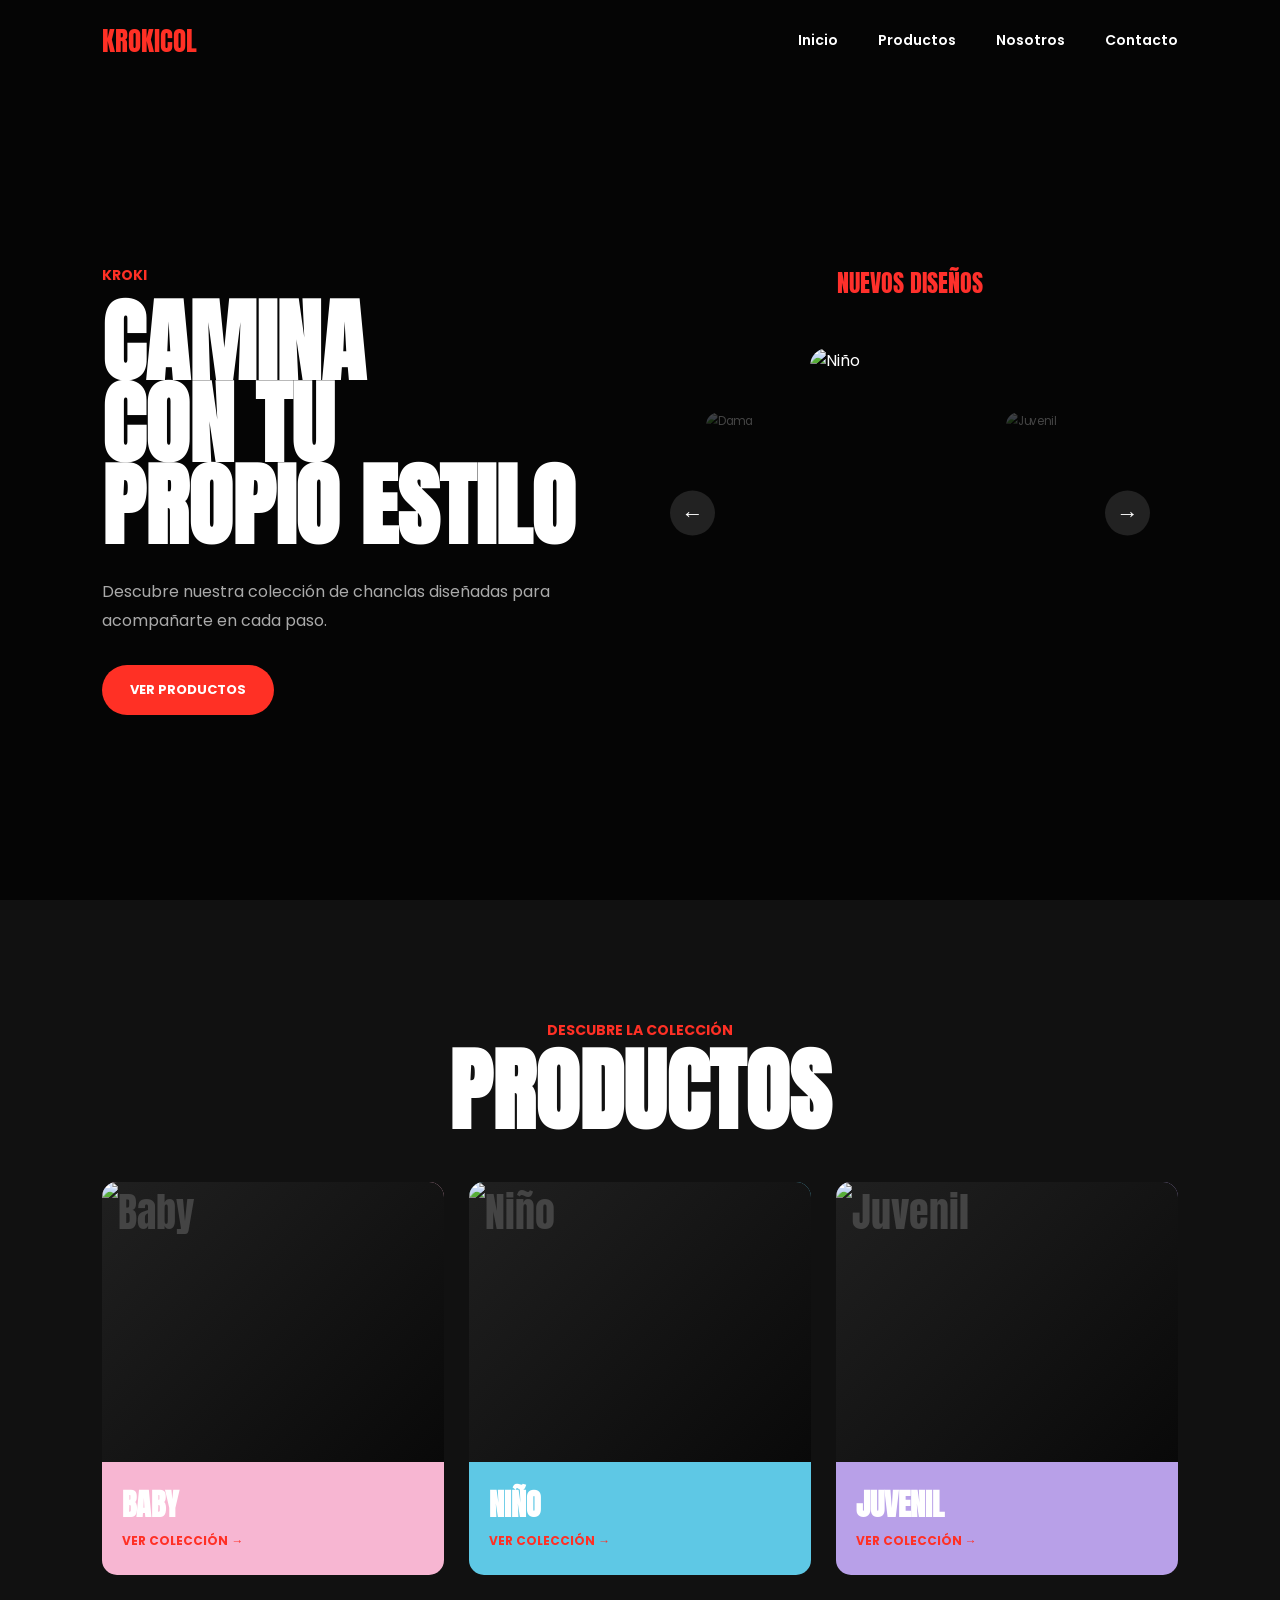
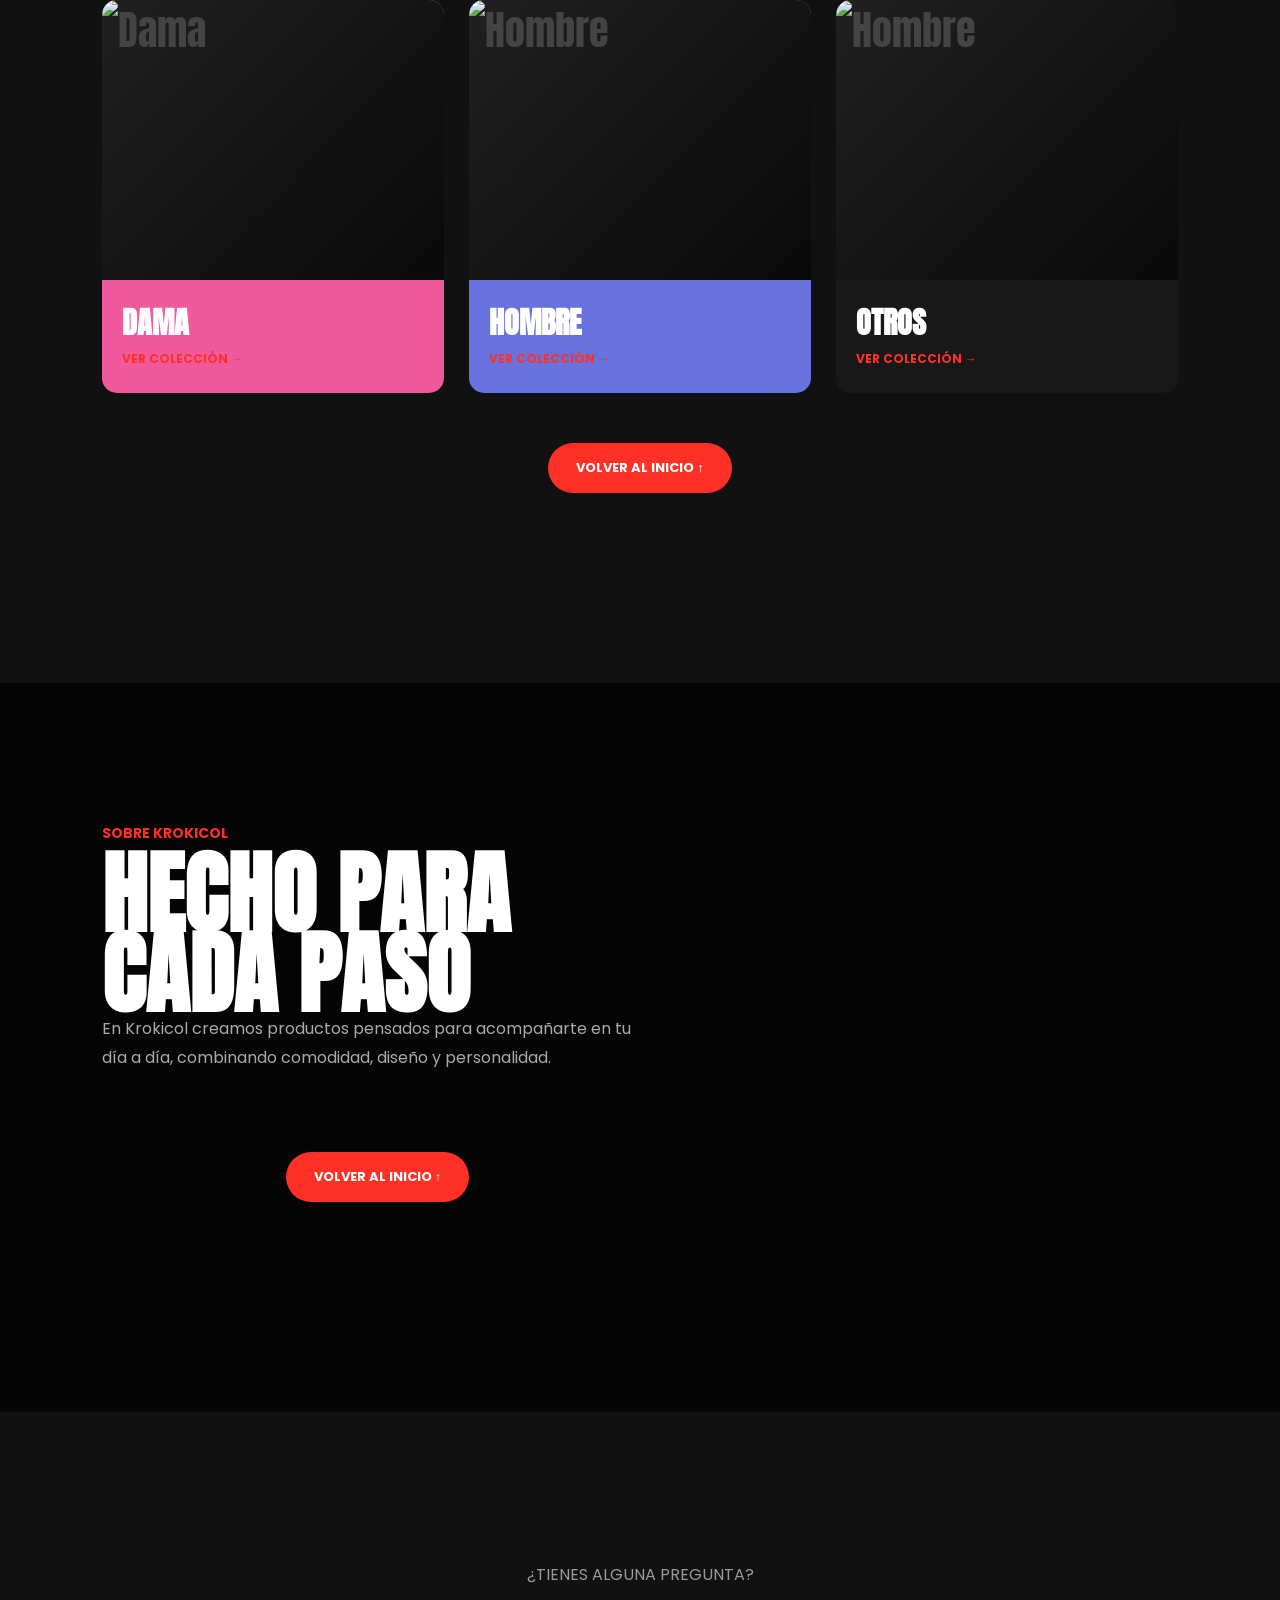
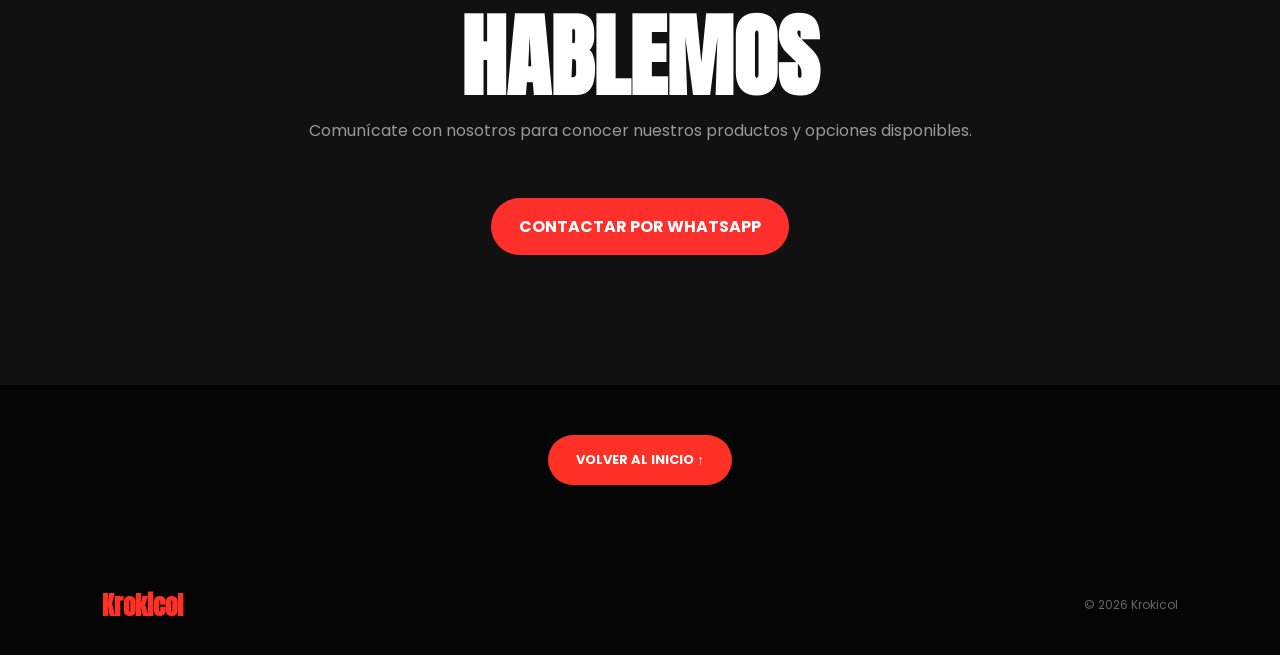
==== index.html @ d160eb4f "Add files via upload" ====
<!DOCTYPE html>
<html lang="es">

<head>

    <meta charset="UTF-8">

    <meta name="viewport" content="width=device-width, initial-scale=1.0">
    <link rel="icon" type="image/png" href="../KROKICOL - COMPARTIDO/images/icon-192.png">

    <title>Productos | Krokicol</title>

    <!-- Fuentes -->
    <link rel="preconnect" href="https://fonts.googleapis.com">
    <link rel="preconnect" href="https://fonts.gstatic.com" crossorigin>

    <link href="https://fonts.googleapis.com/css2?family=Anton&family=Poppins:wght@400;500;600;700&display=swap" rel="stylesheet">

    <!-- Tu CSS principal -->
    <link rel="stylesheet" href="style.css">

    <!-- Configuración de la App -->
    <link rel="manifest" href="manifest.json">
<meta name="theme-color" content="#050505">


    <!-- ==================================================
         ESTILOS DEL CARRUSEL
         Por ahora están aquí para no tocar style.css.
    =================================================== -->

    <style>

        /* ================================
           PÁGINA
        ================================= */

        .catalog-page {
            display: none;
    width: 100%;
    min-height: calc(100vh - 80px);
    background: #080808;
    padding: 70px 5% 100px;
    overflow: hidden;
    box-sizing: border-box;
}


        /* ================================
           ENCABEZADO
        ================================= */

        .catalog-header {
            text-align: center;
            margin-bottom: 35px;
        }

        .catalog-header .red-text {
            color: #ff3025;
            font-size: 13px;
            font-weight: 700;
            letter-spacing: 1px;
        }

        .catalog-header h1 {
            font-family: "Anton", sans-serif;
            font-size: clamp(60px, 8vw, 100px);
            line-height: 0.9;
            margin: 10px 0 15px;
        }

        .catalog-header p:last-child {
            color: #888;
            font-size: 14px;
        }


        /* ================================
           BOTONES DE CATEGORÍA
        ================================= */

        .category-buttons {
            display: flex;
            justify-content: center;
            flex-wrap: wrap;
            gap: 10px;
            margin-bottom: 40px;
        }

        .category-buttons a {
            padding: 10px 22px;
            border: 1px solid #333;
            border-radius: 30px;
            color: white;
            font-size: 13px;
            transition: 0.3s;
        }

        .category-buttons a:hover {
            background: #ff3025;
            border-color: #ff3025;
        }

        .category-buttons a.active {
            background: #ff3025;
            border-color: #ff3025;
        }


        /* ================================
           CARRUSEL
        ================================= */

        .carousel-area {
            width: 100%;
            max-width: 1300px;
            height: 430px;
            margin: 0 auto;
            position: relative;
        }

        .carousel-window {
            width: 100%;
            height: 100%;
            position: relative;
            overflow: hidden;
        }

        .carousel-track {
            width: 100%;
            height: 100%;
            position: relative;
        }


        /* ================================
           TARJETAS
        ================================= */

        .slide {
            position: absolute;

            width: 270px;
            height: 360px;

            left: 50%;
            top: 30px;

            transform:
                translateX(-50%)
                scale(0.65);

            opacity: 0;

            background: #151515;

            border: 1px solid #292929;

            border-radius: 16px;

            overflow: hidden;

            cursor: pointer;

            transition:
                transform 0.6s ease,
                opacity 0.6s ease,
                filter 0.6s ease;

            box-shadow:
                0 20px 50px rgba(0,0,0,0.5);
        }


        /* ================================
           PRODUCTO CENTRAL
        ================================= */

        .slide.active {
            opacity: 1;

            z-index: 5;

            transform:
                translateX(-50%)
                scale(1);

            filter: brightness(1);
        }


        /* ================================
           PRODUCTO IZQUIERDO
        ================================= */

        .slide.previous {
            opacity: 0.45;

            z-index: 3;

            transform:
                translateX(calc(-50% - 330px))
                scale(0.72);

            filter: brightness(0.4);
        }


        /* ================================
           PRODUCTO DERECHO
        ================================= */

        .slide.next {
            opacity: 0.45;

            z-index: 3;

            transform:
                translateX(calc(-50% + 330px))
                scale(0.72);

            filter: brightness(0.4);
        }


        /* ================================
           IMAGEN / PLACEHOLDER
        ================================= */

        .slide-image {
    width: 100%;
    height: 100%;

    display: flex;
    align-items: center;
    justify-content: center;

    background: #151515;

    overflow: hidden;
}

.slide-image img {
    width: 100%;
    height: 100%;

    object-fit: contain;

    display: block;
}


        /* ================================
           INFORMACIÓN DENTRO DE TARJETA
        ================================= */

        .slide-info {
            position: absolute;

            left: 22px;
            right: 22px;
            bottom: 20px;

            z-index: 2;
        }

        .slide-info::before {
            content: "";

            position: absolute;

            left: -22px;
            right: -22px;
            bottom: -20px;

            height: 150px;

            background:
                linear-gradient(
                    transparent,
                    rgba(0,0,0,0.95)
                );

            z-index: -1;
        }

        .slide-reference {
            color: #ff3025;

            font-size: 11px;

            font-weight: 700;

            letter-spacing: 1px;
        }

        .slide-info h3 {
            font-size: 22px;

            margin-top: 4px;
        }


        /* ================================
           FLECHAS
        ================================= */

        .carousel-arrow {
            position: absolute;

            top: 50%;

            transform: translateY(-50%);

            z-index: 20;

            width: 55px;
            height: 55px;

            border-radius: 50%;

            border: 1px solid #444;

            background: #111;

            color: white;

            font-size: 25px;

            cursor: pointer;

            transition: 0.3s;
        }

        .carousel-arrow:hover {
            background: #ff3025;

            border-color: #ff3025;

            transform:
                translateY(-50%)
                scale(1.1);
        }

        .arrow-left {
            left: 2%;
        }

        .arrow-right {
            right: 2%;
        }


        /* ================================
           INFORMACIÓN DEL PRODUCTO
        ================================= */

        .selected-product {
            text-align: center;

            margin-top: 10px;
        }

        .selected-reference {
            color: #ff3025;

            font-size: 12px;

            font-weight: 700;

            letter-spacing: 2px;
        }

        .selected-product h2 {
            font-family: "Anton", sans-serif;

            font-size: 40px;

            line-height: 1;

            margin: 8px 0;
        }

        .selected-description {
            color: #888;

            font-size: 14px;

            margin-bottom: 12px;
        }

        .selected-price {
            display: block;

            font-size: 24px;

            margin-bottom: 20px;
        }


        /* ================================
           BOTÓN CONSULTAR
        ================================= */

        .consult-button {
            display: inline-block;

            background: #ff3025;

            color: white;

            padding: 13px 25px;

            border-radius: 30px;

            font-size: 12px;

            font-weight: 700;

            transition: 0.3s;
        }

        .consult-button:hover {
            background: white;

            color: #ff3025;

            transform: translateY(-3px);
        }


        /* ================================
           PUNTOS
        ================================= */

        .dots {
            display: flex;

            justify-content: center;

            gap: 8px;

            margin-top: 25px;
        }

        .dot {
            width: 8px;
            height: 8px;

            padding: 0;

            border: none;

            border-radius: 50%;

            background: #444;

            cursor: pointer;

            transition: 0.3s;
        }

        .dot.active {
            width: 25px;

            border-radius: 10px;

            background: #ff3025;
        }

        /* ================================
   ZOOM DE PRODUCTO
================================ */

.zoom-modal {
    position: fixed;

    inset: 0;

    z-index: 9999;

    display: none;

    align-items: center;
    justify-content: center;

    background: rgba(0, 0, 0, 0.92);

    padding: 40px;
}

.zoom-modal.active {
    display: flex;
}

.zoom-content {
    width: 90vw;
    height: 85vh;

    display: flex;

    align-items: center;
    justify-content: center;

    overflow: hidden;

    cursor: grab;
}

.zoom-content:active {
    cursor: grabbing;
}

.zoom-content img {
    max-width: 100%;
    max-height: 100%;

    object-fit: contain;

    transform-origin: center;

    transition: transform 0.15s ease;

    user-select: none;

    cursor: default;

    touch-action: none;
}

.zoom-close {
    position: absolute;

    top: 25px;
    right: 30px;

    width: 50px;
    height: 50px;

    border-radius: 50%;

    border: 1px solid #555;

    background: #111;

    color: white;

    font-size: 20px;

    cursor: pointer;

    z-index: 10;

    transition: 0.3s;
}

.zoom-close:hover {
    background: #ff3025;

    border-color: #ff3025;
}

.zoom-controls {
    position: absolute;

    bottom: 25px;
    left: 50%;

    transform: translateX(-50%);

    display: flex;

    align-items: center;

    gap: 15px;

    padding: 10px 18px;

    border-radius: 40px;

    background: #111;

    border: 1px solid #333;
}

.zoom-controls button {
    width: 40px;
    height: 40px;

    border-radius: 50%;

    border: none;

    background: #ff3025;

    color: white;

    font-size: 22px;

    cursor: pointer;
}

.zoom-controls button:hover {
    background: white;

    color: #ff3025;
}

.zoom-controls span {
    color: white;

    font-size: 16px;
}

/* ================================
   ZOOM DE PRODUCTO
================================ */

.zoom-modal {
    position: fixed;

    inset: 0;

    z-index: 9999;

    display: none;

    align-items: center;
    justify-content: center;

    background: rgba(0, 0, 0, 0.92);

    padding: 40px;
}

.zoom-modal.active {
    display: flex;
}

.zoom-content {
    width: 90vw;
    height: 85vh;

    display: flex;

    align-items: center;
    justify-content: center;

    overflow: hidden;

    cursor: grab;
}

.zoom-content:active {
    cursor: grabbing;
}

.zoom-content img {
    max-width: 100%;
    max-height: 100%;

    object-fit: contain;

    transform-origin: center;

    transition: transform 0.2s ease;

    user-select: none;
}

.zoom-close {
    position: absolute;

    top: 25px;
    right: 30px;

    width: 50px;
    height: 50px;

    border-radius: 50%;

    border: 1px solid #555;

    background: #111;

    color: white;

    font-size: 20px;

    cursor: pointer;

    z-index: 10;

    transition: 0.3s;
}

.zoom-close:hover {
    background: #ff3025;

    border-color: #ff3025;
}

.zoom-controls {
    position: absolute;

    bottom: 25px;
    left: 50%;

    transform: translateX(-50%);

    display: flex;

    align-items: center;

    gap: 15px;

    padding: 10px 18px;

    border-radius: 40px;

    background: #111;

    border: 1px solid #333;
}

.zoom-controls button {
    width: 40px;
    height: 40px;

    border-radius: 50%;

    border: none;

    background: #ff3025;

    color: white;

    font-size: 22px;

    cursor: pointer;
}

.zoom-controls button:hover {
    background: white;

    color: #ff3025;
}

.zoom-controls span {
    color: white;

    font-size: 16px;
}

        /* ================================
           CELULAR
        ================================= */

        @media (max-width: 700px) {

            .catalog-page {
                padding: 60px 3% 80px;
            }

            .carousel-area {
                height: 390px;
            }

            .slide {
                width: 220px;
                height: 320px;
            }

            .slide.previous {
                transform:
                    translateX(calc(-50% - 150px))
                    scale(0.55);

                opacity: 0.2;
            }

            .slide.next {
                transform:
                    translateX(calc(-50% + 150px))
                    scale(0.55);

                opacity: 0.2;
            }

            .carousel-arrow {
                width: 45px;
                height: 45px;

                font-size: 20px;
            }

            .arrow-left {
                left: 0;
            }

            .arrow-right {
                right: 0;
            }

            .selected-product h2 {
                font-size: 32px;
            }

        }

    </style>

</head>


<body>



    <!-- ==================================================
         HEADER
    =================================================== -->

    <header class="header">

    <a href="index.html" class="logo">
        KROKICOL
    </a>

    <nav class="navbar">

        <a href="index.html">
            Inicio
        </a>

        <a href="index.html#productos">
            Productos
        </a>

        <a href="#nosotros">
            Nosotros
        </a>

        <a href="#contacto">
            Contacto
        </a>

    </nav>

</header>

    <section id="inicio" class="hero">

            <div class="hero-text">

                <p class="red-text">
                    KROKI
                </p>

                <h1>
                    CAMINA<br>
                    CON TU<br>
                    PROPIO ESTILO
                </h1>

                <p class="description">
                    Descubre nuestra colección de chanclas
                    diseñadas para acompañarte en cada paso.
                </p>

                <a href="index.html#productos" class="button"> 
                    VER PRODUCTOS
                </a>

            </div>


            <div class="hero-product">

    <p class="new-designs-title">NUEVOS DISEÑOS</p>

    <div class="hero-carousel" id="inicio-carrusel">

        <button class="hero-prev">←</button>

        <div class="hero-slides">

    <a href="../KROKICOL - COMPARTIDO/images/6.webp" class="hero-slide active">
        <img src="../KROKICOL - COMPARTIDO/images/6.webp" alt="Niño">
    </a>

    <a href="../KROKICOL - COMPARTIDO/images/14.webp" class="hero-slide">
        <img src="../KROKICOL - COMPARTIDO/images/14.webp" alt="Juvenil">
    </a>

    <a href="../KROKICOL - COMPARTIDO/images/23.webp" class="hero-slide">
        <img src="../KROKICOL - COMPARTIDO/images/23.webp" alt="Dama">
    </a>

</div>

        <button class="hero-next">→</button>

    </div>

</div>

    </section>

<!-- ================================
     CARRUSEL DE PRODUCTOS
================================ -->

<section class="catalog-page">

    <h2 id="category-title"></h2>

    <p id="category-description"></p>

    <div class="carousel-area">

        <div class="carousel-window">

            <div id="carousel-track" class="carousel-track"></div>

        </div>

        <button
            id="previous-button"
            class="carousel-arrow arrow-left">
            ‹
        </button>

        <button
            id="next-button"
            class="carousel-arrow arrow-right">
            ›
        </button>

        <div id="dots"></div>

    </div>

    <!-- INFORMACIÓN DEL PRODUCTO SELECCIONADO -->

<div class="selected-product">

    <p id="selected-reference"></p>

    <h2 id="selected-name"></h2>

    <p id="selected-description"></p>

    <p id="selected-price"></p>

    <a
        id="consult-button"
        class="button"
        href="#"
        target="_blank">
        CONSULTAR
    </a>

</div>

<!-- MODAL DE ZOOM -->
<div id="zoom-modal" class="zoom-modal">

    <button id="zoom-close" class="zoom-close">×</button>

    <button id="zoom-prev" class="zoom-nav zoom-prev">‹</button>

    <div class="zoom-content">

        <img id="zoom-image" src="" alt="Producto">

        <div class="zoom-controls">
            <button id="zoom-out">−</button>
            <span>ZOOM</span>
            <button id="zoom-in">+</button>
        </div>

    </div>

    <button id="zoom-next" class="zoom-nav zoom-next">›</button>

</div>

        </section>



    <!-- ==================================================
         CATÁLOGO
    =================================================== -->

    <section id="productos" class="home-products">

    <div class="section-title">

        <p class="red-text">DESCUBRE LA COLECCIÓN</p>

        <h2>PRODUCTOS</h2>

    </div>

    <!-- AQUÍ VAN LOS 6 CUADROS -->

    <div class="category-grid">


                <a href="./productos.html?categoria=baby"
                   class="category">

                    <div class="category-placeholder">
    <img src="../KROKICOL - COMPARTIDO/images/1.webp" alt="Baby">
</div>

                    <h3>
                        BABY
                    </h3>

                    <span>
                        VER COLECCIÓN →
                    </span>

                </a>


                <a href="./productos.html?categoria=nino"
                   class="category">

                    <div class="category-placeholder">
    <img src="../KROKICOL - COMPARTIDO/images/6.webp" alt="Niño">
</div>

                    <h3>
                        NIÑO
                    </h3>

                    <span>
                        VER COLECCIÓN →
                    </span>

                </a>


                <a href="./productos.html?categoria=juvenil"
                   class="category">

                    <div class="category-placeholder">
    <img src="../KROKICOL - COMPARTIDO/images/14.webp" alt="Juvenil">
</div>

                    <h3>
                        JUVENIL
                    </h3>

                    <span>
                        VER COLECCIÓN →
                    </span>

                </a>


                <a href="./productos.html?categoria=dama"
                   class="category">

                    <div class="category-placeholder">
    <img src="../KROKICOL - COMPARTIDO/images/23.webp" alt="Dama">
</div>

                    <h3>
                        DAMA
                    </h3>

                    <span>
                        VER COLECCIÓN →
                    </span>

                </a>


                <a href="./productos.html?categoria=hombre"
                   class="category">

                    <div class="category-placeholder">
    <img src="../KROKICOL - COMPARTIDO/images/64.webp" alt="Hombre">
</div>

                    <h3>
                        HOMBRE
                    </h3>

                    <span>
                        VER COLECCIÓN →
                    </span>

                </a>


                <a href="./productos.html?categoria=otros"
                   class="category">

                    <div class="category-placeholder">
    <img src="../KROKICOL - COMPARTIDO/images/64.webp" alt="Hombre">
</div>

                    <h3>
                        OTROS
                    </h3>

                    <span>
                        VER COLECCIÓN →
                    </span>

                </a>

            </div>

        

    <div class="back-home">
        <a href="index.html">VOLVER AL INICIO ↑</a>
    </div>

</section>

    

    <section class="about" id="nosotros">

    <div>

        <p class="red-text">
            SOBRE KROKICOL
        </p>

        <h2>
            HECHO PARA<br>
            CADA PASO
        </h2>

        <p class="description">
            En Krokicol creamos productos pensados
            para acompañarte en tu día a día,
            combinando comodidad, diseño y personalidad.
        </p>

        

            <div class="back-home">
                <a href="index.html">VOLVER AL INICIO ↑</a>
            </div>

        

    </div>

</section>



<section class="contact" id="contacto">

    <div class="contact-content">

        <p class="small-title">
            ¿TIENES ALGUNA PREGUNTA?
        </p>

        <h2>
            HABLEMOS
        </h2>

        <p>
            Comunícate con nosotros para conocer
            nuestros productos y opciones disponibles.
        </p>

        <a href="https://www.whatsapp.com/"
           class="btn"
           target="_blank">
            CONTACTAR POR WHATSAPP
        </a>

    </div>

</section>

<div class="back-home">
    <a href="index.html">VOLVER AL INICIO ↑</a>
</div>

</main>

<!-- ==================== FOOTER ==================== -->

<footer>
    <strong>
        Krokicol
    </strong>

    <p>
        © 2026 Krokicol
    </p>
</footer>



    <!-- ==================================================
         JAVASCRIPT
    =================================================== -->

    <script src="./productos.js"></script>

<script>

    /* =========================
       OBTENER CATEGORÍA DE LA URL
    ========================= */

    const parametros = new URLSearchParams(
        window.location.search
    );

        let categoria =
            parametros.get("categoria");


        if (!productos[categoria]) {
            categoria = "baby";
        }


        /* ================================================
           VARIABLES
        ================================================= */

        const listaProductos =
            productos[categoria];

        let productoActual = 0;


        const track =
            document.getElementById(
                "carousel-track"
            );

        const dots =
            document.getElementById(
                "dots"
            );

            console.log("TRACK:", track);
console.log("DOTS:", dots);

        /* ================================================
           TÍTULO
        ================================================= */

const categoryTitle = document.getElementById("category-title");
const categoryDescription = document.getElementById("category-description");

if (categoryTitle) {
    categoryTitle.textContent = nombresCategorias[categoria];
}

if (categoryDescription) {
    categoryDescription.textContent = descripciones[categoria];
}


        /* ================================================
           MARCAR CATEGORÍA ACTIVA
        ================================================= */

        document.querySelectorAll(
            ".category-buttons a"
        ).forEach(boton => {

            if (
                boton.dataset.category === categoria
            ) {

                boton.classList.add("active");

            }

        });


        /* ================================================
           CREAR TARJETAS
        ================================================= */

        function crearTarjetas() {

            track.innerHTML = "";

            dots.innerHTML = "";


            listaProductos.forEach(
                (producto, index) => {


                    const tarjeta =
                        document.createElement(
                            "article"
                        );


                    tarjeta.className =
                        "slide";


                    tarjeta.innerHTML = `

    <div class="slide-image">

        <img
            src="${producto.imagen}"
            alt="${producto.nombre}">

    </div>

    <div class="slide-info">

        <span class="slide-reference">
            ${producto.referencia}
        </span>

        <h3>
            ${producto.nombre}
        </h3>

    </div>

`;


     tarjeta.addEventListener(
    "click",
    () => {

        if (index === productoActual) {

            abrirZoom();

        } else {

            productoActual = index;

            actualizarCarrusel();

        }

    }
);


                    track.appendChild(
                        tarjeta
                    );


                    /* DOT */

                    const punto =
                        document.createElement(
                            "button"
                        );


                    punto.className =
                        "dot";


                    punto.addEventListener(
                        "click",
                        () => {

                            productoActual = index;

                            actualizarCarrusel();

                        }
                    );


                    dots.appendChild(
                        punto
                    );

                }
            );


            actualizarCarrusel();

        }


        /* ================================================
           ACTUALIZAR CARRUSEL
        ================================================= */

        function actualizarCarrusel() {

            const tarjetas =
                document.querySelectorAll(
                    ".slide"
                );


            const total =
                tarjetas.length;


            tarjetas.forEach(
                (tarjeta, index) => {


                    tarjeta.classList.remove(
                        "active",
                        "previous",
                        "next"
                    );


                    if (
                        index === productoActual
                    ) {

                        tarjeta.classList.add(
                            "active"
                        );

                    }


                    else if (
                        index ===
                        (
                            productoActual -
                            1 +
                            total
                        ) % total
                    ) {

                        tarjeta.classList.add(
                            "previous"
                        );

                    }


                    else if (
                        index ===
                        (
                            productoActual +
                            1
                        ) % total
                    ) {

                        tarjeta.classList.add(
                            "next"
                        );

                    }

                }
            );


            /* DOTS */

            document.querySelectorAll(
                ".dot"
            ).forEach(
                (punto, index) => {

                    punto.classList.toggle(
                        "active",
                        index === productoActual
                    );

                }
            );


            /* INFORMACIÓN */

            const producto =
                listaProductos[
                    productoActual
                ];


            document.getElementById(
                "selected-reference"
            ).textContent =
                producto.referencia;


            document.getElementById(
                "selected-name"
            ).textContent =
                producto.nombre;


            document.getElementById(
                "selected-description"
            ).textContent =
                producto.descripcion;


            document.getElementById(
                "selected-price"
            ).textContent =
                producto.precio;


            /* WHATSAPP */

            const mensaje =
                `Hola, estoy interesado en ${producto.nombre} (${producto.referencia}).`;


            document.getElementById(
                "consult-button"
            ).href =
                "https://wa.me/57XXXXXXXXXX?text=" +
                encodeURIComponent(
                    mensaje
                );

        }


        /* ================================================
           BOTÓN ANTERIOR
        ================================================= */

        const previousButton = document.getElementById("previous-button");

if (previousButton) {
    previousButton.addEventListener(
        "click",
        () => {
            productoActual--;

            if (productoActual < 0) {
                productoActual = listaProductos.length - 1;
            }

            actualizarCarrusel();
        }
    );
}


        /* ================================================
           BOTÓN SIGUIENTE
        ================================================= */

        const nextButton = document.getElementById("next-button");

if (nextButton) {
    nextButton.addEventListener(
        "click",
        () => {

            productoActual++;

            if (
                productoActual >= listaProductos.length
            ) {
                productoActual = 0;
            }

            actualizarCarrusel();

        }
    );
}


        /* ================================================
           INICIAR
        ================================================= */

        crearTarjetas();

        /* ================================================
   ZOOM DE PRODUCTO
================================================ */

/* ================================================
   ZOOM AVANZADO DE PRODUCTO
================================================ */

const zoomModal =
    document.getElementById("zoom-modal");

const zoomImage =
    document.getElementById("zoom-image");

    const zoomPrev =
    document.getElementById("zoom-prev");

const zoomNext =
    document.getElementById("zoom-next");

const zoomClose =
    document.getElementById("zoom-close");

const zoomIn =
    document.getElementById("zoom-in");

const zoomOut =
    document.getElementById("zoom-out");


/* ================================================
   VARIABLES DEL ZOOM
================================================ */

let zoomLevel = 1;

let positionX = 0;
let positionY = 0;

let isDragging = false;

let startX = 0;
let startY = 0;


/* ================================================
   ACTUALIZAR IMAGEN
================================================ */

function actualizarZoom() {

    zoomImage.style.transform =
        `translate(${positionX}px, ${positionY}px) scale(${zoomLevel})`;

}


/* ================================================
   REINICIAR ZOOM
================================================ */

function reiniciarZoom() {

    zoomLevel = 1;

    positionX = 0;

    positionY = 0;

    actualizarZoom();

}


/* ================================================
   ABRIR ZOOM
================================================ */

function abrirZoom() {

    const producto =
        listaProductos[productoActual];


    zoomImage.src =
        producto.imagen;


    zoomImage.alt =
        producto.nombre;


    reiniciarZoom();


    zoomModal.classList.add(
        "active"
    );

}

function productoAnterior() {
    productoActual--;

    if (productoActual < 0) {
        productoActual = listaProductos.length - 1;
    }

    abrirZoom();
}

function productoSiguiente() {
    productoActual++;

    if (productoActual >= listaProductos.length) {
        productoActual = 0;
    }

    abrirZoom();
}



/* ================================================
   CERRAR ZOOM
================================================ */

function cerrarZoom() {

    zoomModal.classList.remove(
        "active"
    );

}


/* ================================================
   AUMENTAR ZOOM
================================================ */

function aumentarZoom(
    cantidad = 0.25
) {

    zoomLevel += cantidad;


    if (zoomLevel > 4) {

        zoomLevel = 4;

    }


    actualizarZoom();

}


/* ================================================
   REDUCIR ZOOM
================================================ */

function reducirZoom(
    cantidad = 0.25
) {

    zoomLevel -= cantidad;


    if (zoomLevel < 1) {

        zoomLevel = 1;

        positionX = 0;

        positionY = 0;

    }


    actualizarZoom();

}


/* ================================================
   BOTÓN +
================================================ */

zoomIn.addEventListener(
    "click",
    () => {

        aumentarZoom();

    }
);


/* ================================================
   BOTÓN -
================================================ */

zoomOut.addEventListener(
    "click",
    () => {

        reducirZoom();

    }
);



/* ================================================
   RUEDA DEL MOUSE
================================================ */

zoomImage.addEventListener(
    "wheel",
    (evento) => {

        evento.preventDefault();


        if (
            evento.deltaY < 0
        ) {

            aumentarZoom(0.15);

        } else {

            reducirZoom(0.15);

        }

    },
    {
        passive: false
    }
);


/* ================================================
   DOBLE CLIC
================================================ */

zoomImage.addEventListener(
    "dblclick",
    (evento) => {

        evento.preventDefault();


        if (
            zoomLevel === 1
        ) {

            zoomLevel = 2;

        } else {

            zoomLevel = 1;

            positionX = 0;

            positionY = 0;

        }


        actualizarZoom();

    }
);


/* ================================================
   ARRASTRAR CON MOUSE
================================================ */

zoomImage.addEventListener(
    "mousedown",
    (evento) => {

        if (
            zoomLevel <= 1
        ) {

            return;

        }


        isDragging = true;


        startX =
            evento.clientX -
            positionX;


        startY =
            evento.clientY -
            positionY;


        zoomImage.style.cursor =
            "grabbing";

    }
);


document.addEventListener(
    "mousemove",
    (evento) => {

        if (
            !isDragging
        ) {

            return;

        }


        positionX =
            evento.clientX -
            startX;


        positionY =
            evento.clientY -
            startY;


        actualizarZoom();

    }
);


document.addEventListener(
    "mouseup",
    () => {

        isDragging = false;


        zoomImage.style.cursor =
            zoomLevel > 1
                ? "grab"
                : "default";

    }
);


/* ================================================
   VARIABLES PARA TOUCH
================================================ */

let initialDistance = 0;

let initialZoom = 1;

let touchStartX = 0;

let touchStartY = 0;


/* ================================================
   CALCULAR DISTANCIA ENTRE DOS DEDOS
================================================ */

function obtenerDistancia(
    touch1,
    touch2
) {

    const diferenciaX =
        touch1.clientX -
        touch2.clientX;


    const diferenciaY =
        touch1.clientY -
        touch2.clientY;


    return Math.sqrt(
        diferenciaX * diferenciaX +
        diferenciaY * diferenciaY
    );

}


/* ================================================
   TOUCH — INICIO
================================================ */

zoomImage.addEventListener(
    "touchstart",
    (evento) => {

        /* DOS DEDOS */

        if (
            evento.touches.length === 2
        ) {

            initialDistance =
                obtenerDistancia(
                    evento.touches[0],
                    evento.touches[1]
                );


            initialZoom =
                zoomLevel;

        }


        /* UN DEDO */

        else if (
            evento.touches.length === 1 &&
            zoomLevel > 1
        ) {

            touchStartX =
                evento.touches[0].clientX -
                positionX;


            touchStartY =
                evento.touches[0].clientY -
                positionY;

        }

    },
    {
        passive: false
    }
);


/* ================================================
   TOUCH — MOVIMIENTO
================================================ */

zoomImage.addEventListener(
    "touchmove",
    (evento) => {

        evento.preventDefault();


        /* =========================
           DOS DEDOS = PINCH
        ========================== */

        if (
            evento.touches.length === 2
        ) {

            const distanciaActual =
                obtenerDistancia(
                    evento.touches[0],
                    evento.touches[1]
                );


            const factor =
                distanciaActual /
                initialDistance;


            zoomLevel =
                initialZoom * factor;


            if (
                zoomLevel < 1
            ) {

                zoomLevel = 1;

            }


            if (
                zoomLevel > 4
            ) {

                zoomLevel = 4;

            }


            actualizarZoom();

        }


        /* =========================
           UN DEDO = ARRASTRAR
        ========================== */

        else if (
            evento.touches.length === 1 &&
            zoomLevel > 1
        ) {

            positionX =
                evento.touches[0].clientX -
                touchStartX;


            positionY =
                evento.touches[0].clientY -
                touchStartY;


            actualizarZoom();

        }

    },
    {
        passive: false
    }
);


/* ================================================
   CERRAR CON X
================================================ */

zoomClose.addEventListener(
    "click",
    cerrarZoom
);


zoomPrev.addEventListener(
    "click",
    productoAnterior
);

zoomNext.addEventListener(
    "click",
    productoSiguiente
);


/* ================================================
   CERRAR HACIENDO CLIC EN EL FONDO
================================================ */

zoomModal.addEventListener(
    "click",
    (evento) => {

        if (
            evento.target === zoomModal
        ) {

            cerrarZoom();

        }

    }
);


/* ================================================
   ESC PARA CERRAR
================================================ */

document.addEventListener(
    "keydown",
    (evento) => {

        if (
            evento.key === "Escape"
        ) {

            cerrarZoom();

        }

    }
);


    </script>

<script>
(function () {

    const categoriaActual = new URLSearchParams(window.location.search).get("categoria");

    const colores = {
    baby: "#F3B6CF",
    nino: "#A9DDE8",
    juvenil: "#C5B5E5",
    dama: "#F3B6D0",
    hombre: "#B7C5E3",
    otros: "#D6D6D6"
};

    const color = colores[categoriaActual];

    if (color) {

        // Cambia el fondo general
        document.body.style.backgroundColor = color;

        // Cambia específicamente el MAIN de productos
        const catalogo = document.querySelector(".catalog-page");

        if (catalogo) {
            catalogo.style.backgroundColor = color;
        }

    }

})();
</script>

<script src="app.js"></script>

<script>
window.addEventListener("load", function () {
    window.scrollTo(0, 0);
});
</script>

</body>

</html>
---- style.css ----
/* ================================
   GENERAL
================================ */

* {
    margin: 0;
    padding: 0;
    box-sizing: border-box;
}

html {
    scroll-behavior: smooth;
}

body {
    background: #050505;
    color: white;
    font-family: "Poppins", sans-serif;
    margin: 0;
    overflow-x: hidden;
}

a {
    text-decoration: none;
    color: inherit;
}


/* ================================
   HEADER
================================ */

.header {
    height: 80px;
    padding: 0 8%;

    display: flex;
    align-items: center;
    justify-content: space-between;

    background: #050505;
}

.logo {
    color: #ff3025;

    font-family: "Anton", sans-serif;
    font-size: 27px;
}

.navbar {
    display: flex;
    gap: 40px;
}

.navbar a {
    font-size: 14px;
    font-weight: 600;

    transition: 0.3s;
}

.navbar a:hover {
    color: #ff3025;
}


/* ================================
   TEXTOS
================================ */

.red-text {
    color: #ff3025;

    font-size: 14px;
    font-weight: 700;
}

.description {
    max-width: 550px;

    color: #aaa;

    line-height: 1.8;

    margin-bottom: 30px;
}


/* ================================
   BOTÓN
================================ */

.button {
    display: inline-block;

    background: #ff3025;

    padding: 15px 28px;

    border-radius: 30px;

    font-size: 13px;
    font-weight: 700;

    transition: 0.3s;
}

.button:hover {
    background: white;
    color: #ff3025;

    transform: translateY(-3px);
}


/* ================================
   HERO
================================ */

.hero {
    width: 100%;
    min-height: calc(100vh - 80px);
    padding: 70px 8%;
    display: grid;
    grid-template-columns: minmax(0, 1fr) minmax(0, 1fr);
    align-items: center;
    gap: 60px;
    box-sizing: border-box;
}

.hero-text h1 {
    font-family: "Anton", sans-serif;

    font-size: clamp(55px, 7vw, 100px);

    line-height: 0.92;

    margin: 15px 0 30px;
}

.hero-product {
    width: 100%;
    max-width: 480px;
    height: 450px;

    display: flex;
    justify-content: center;
    align-items: center;
    flex-direction: column;
}

.product-placeholder {
    width: 480px;
    height: 400px;

    display: flex;
    align-items: center;
    justify-content: center;

    border-radius: 20px;

    border: 1px dashed #444;

    color: #444;

    font-family: "Anton", sans-serif;

    font-size: 30px;
}


/* ================================
   TÍTULOS
================================ */

.section-title {
    text-align: center;

    margin-bottom: 50px;
}

.section-title h2,
.about h2,
.contact h2 {
    font-family: "Anton", sans-serif;

    font-size: clamp(55px, 7vw, 90px);

    line-height: 0.9;

    margin-top: 10px;
}


/* ================================
   PRODUCTOS
================================ */

.home-products {
    padding: 120px 8%;

    background: #111;
}

.category-grid {
    display: grid;

    grid-template-columns: repeat(3, 1fr);

    gap: 25px;
}

.category {
    background: #181818;

    border-radius: 15px;

    overflow: hidden;

    transition: 0.3s;
}

/* ==================== COLORES POR CATEGORÍA ==================== */

/* BABY */
.category[href*="categoria=baby"] {
    background: #f7b6d2;
}

/* NIÑO */
.category[href*="categoria=nino"] {
    background: #5ec8e5;
}

/* JUVENIL */
.category[href*="categoria=juvenil"] {
    background: #b8a0e8;
}

/* DAMA */
.category[href*="categoria=dama"] {
    background: #f05a9d !important;
}

/* HOMBRE */
.category[href*="categoria=hombre"] {
    background: #6872df !important;
}

.category:hover {
    transform: translateY(-8px);
}


.category-placeholder {
    height: 280px;

    display: flex;
    align-items: center;
    justify-content: center;

    background:
        linear-gradient(
            135deg,
            #202020,
            #090909
        );

    color: #444;

    font-family: "Anton", sans-serif;

    font-size: 40px;
}



.category-placeholder img {
    width: 100%;
    height: 100%;
    object-fit: cover;
    object-position: center;
    display: block;
}

.category h3 {
    font-family: "Anton", sans-serif;

    font-size: 30px;

    padding: 20px 20px 5px;
}

.category span {
    display: block;

    color: #ff3025;

    font-size: 12px;
    font-weight: 700;

    padding: 0 20px 25px;
}


/* ================================
   NOSOTROS
================================ */

.about {
    padding: 140px 8%;

    min-height: 600px;

    display: flex;

    align-items: center;
}

.about > div {
    max-width: 700px;
}


/* ================================
   CONTACTO
================================ */

.contact {
    padding: 130px 8%;

    text-align: center;

    background: #111;
}

.contact p:not(.red-text) {
    color: #999;

    margin: 20px 0 30px;
}


/* ================================
   FOOTER
================================ */

footer {
    min-height: 100px;

    padding: 30px 8%;

    display: flex;

    align-items: center;
    justify-content: space-between;
}

footer strong {
    color: #ff3025;

    font-family: "Anton", sans-serif;

    font-size: 25px;
}

footer p {
    color: #666;

    font-size: 12px;
}


/* ================================
   CELULAR
================================ */

@media (max-width: 700px) {

    .header {
        padding: 0 6%;
    }

    .navbar {
        gap: 15px;
    }

    .navbar a {
        font-size: 11px;
    }

    .hero {
        grid-template-columns: 1fr;

        text-align: center;

        padding: 70px 6%;
    }

    .description {
        margin-left: auto;
        margin-right: auto;
    }

    .product-placeholder {
        width: 100%;
        height: 300px;
    }

    .category-grid {
        grid-template-columns: 1fr;
    }

    .home-products {
        padding: 80px 6%;
    }

    .about {
        padding: 90px 6%;
    }

    .contact {
        padding: 90px 6%;
    }

    footer {
        flex-direction: column;

        gap: 15px;

        text-align: center;
    }
}

/* BOTÓN DE CONTACTO */
.contact .btn {
    display: inline-block;
    margin-top: 25px;
    padding: 16px 28px;
    background: #ff302b;
    color: #ffffff;
    text-decoration: none;
    font-weight: bold;
    border-radius: 30px;
    transition: 0.3s;
}

.contact .btn:hover {
    transform: scale(1.05);
    background: #e62622;
}

/* TÍTULO NUEVOS DISEÑOS */

.new-designs-title {
    font-family: "Anton", sans-serif;
    font-size: 24px;
    color: #ff302b;

    text-align: center;

    margin: 0 0 10px 0;
}

/* ==================== CARRUSEL DEL INICIO ==================== */

/* ==================== CARRUSEL DEL INICIO ==================== */

.hero-carousel {
    position: relative;
    width: 480px;
    height: 400px;

    display: flex;
    align-items: center;
    justify-content: center;

    overflow: hidden;
}

.hero-slides {
    position: relative;
    width: 100%;
    height: 100%;

    display: flex;
    align-items: center;
    justify-content: center;
}

.hero-slide {
    position: absolute;

    width: 150px;
    height: 280px;

    border-radius: 18px;
    overflow: hidden;

    opacity: 0;

    transition:
        transform 0.6s ease,
        opacity 0.6s ease;

    cursor: pointer;

    z-index: 1;
}

.hero-slide img {
    width: 100%;
    height: 100%;

    object-fit: cover;
    object-position: center;

    display: block;
}

/* TARJETA CENTRAL */

.hero-slide.active {
    width: 200px;
    height: 330px;

    transform: translateX(0) scale(1);

    opacity: 1;

    z-index: 3;
}

/* TARJETA IZQUIERDA */

.hero-slide.prev {
    transform: translateX(-150px) scale(0.75);

    opacity: 0.25;

    z-index: 1;
}

/* TARJETA DERECHA */

.hero-slide.next {
    transform: translateX(150px) scale(0.75);

    opacity: 0.25;

    z-index: 1;
}

/* FLECHAS */

.hero-prev,
.hero-next {
    position: absolute;

    top: 50%;
    transform: translateY(-50%);

    width: 45px;
    height: 45px;

    border: 1px solid #444;
    border-radius: 50%;

    background: rgba(0, 0, 0, 0.7);

    color: white;

    font-size: 22px;

    cursor: pointer;

    z-index: 10;
}

.hero-prev {
    left: 0px;
}

.hero-next {
    right: 0px;
}

.hero-prev:hover,
.hero-next:hover {
    background: #ff302b;
}
/* =========================================
   CARRUSEL DEL INICIO
   ========================================= */

#inicio-carrusel {
    position: relative;
    width: 480px;
    height: 430px;

    display: flex;
    align-items: center;
    justify-content: center;

    overflow: hidden;
}


/* CONTENEDOR */

#inicio-carrusel .hero-slides {
    position: relative;
    width: 100%;
    height: 100%;
}


/* TODAS LAS TARJETAS */

#inicio-carrusel .hero-slide {
    position: absolute;

    top: 50%;
    left: 50%;

    width: 150px;
    height: 280px;

    margin: 0;

    overflow: hidden;
    border-radius: 18px;

    opacity: 0;

    transform: translate(-50%, -50%) scale(0.72);

    transition:
        transform 0.5s ease,
        opacity 0.5s ease;

    z-index: 1;
}


/* IMAGEN */

#inicio-carrusel .hero-slide img {
    display: block;

    width: 100%;
    height: 100%;

    object-fit: cover;
}


/* TARJETA CENTRAL */

#inicio-carrusel .hero-slide.active {
    width: 200px;
    height: 330px;

    opacity: 1;

    transform: translate(-50%, -50%) scale(1);

    z-index: 3;
}


/* TARJETA IZQUIERDA */

#inicio-carrusel .hero-slide.prev {
    opacity: 0.25;

    transform:
        translate(calc(-50% - 150px), -50%)
        scale(0.72);

    z-index: 1;
}


/* TARJETA DERECHA */

#inicio-carrusel .hero-slide.next {
    opacity: 0.25;

    transform:
        translate(calc(-50% + 150px), -50%)
        scale(0.72);

    z-index: 1;
}


/* FLECHAS */

#inicio-carrusel .hero-prev,
#inicio-carrusel .hero-next {
    position: absolute;

    top: 50%;

    width: 45px;
    height: 45px;

    margin: 0;

    border: none;
    border-radius: 50%;

    background: #222;
    color: white;

    font-size: 22px;

    cursor: pointer;

    transform: translateY(-50%);

    z-index: 10;
}


#inicio-carrusel .hero-prev {
    left: 0px;
}


#inicio-carrusel .hero-next {
    right: 0px;
}

/* ==================== COLORES CATEGORÍAS ==================== */

.category[href="productos.html?categoria=dama"] {
    background-color: #f05a9d !important;
}

.category[href="productos.html?categoria=hombre"] {
    background-color: #6872df !important;
} 

/* ==================== FONDO DE PRODUCTOS ==================== */

body#productos-page {
    background: #252525;
    transition: background-color 0.5s ease;
}

/* OCULTAR PRECIOS */
#selected-price {
    display: none;
}

/* BOTÓN VOLVER AL INICIO */

.back-home {
    display: block;
    text-align: center;
    padding: 50px 0 70px;
}

.back-home a {
    display: inline-block;
    background: #ff3025;
    color: white;
    padding: 15px 28px;
    border-radius: 30px;
    font-size: 13px;
    font-weight: 700;
    transition: 0.3s;
}

.back-home a:hover {
    background: white;
    color: #ff3025;
    transform: translateY(-3px);
}

/* ========================================
   VISOR DE IMÁGENES
======================================== */

.hero-modal {
    display: none;

    position: fixed;
    z-index: 9999;

    inset: 0;

    background: rgba(0, 0, 0, 0.95);

    align-items: center;
    justify-content: center;
}

.hero-modal.active {
    display: flex;
}

.hero-modal-image {
    max-width: 75%;
    max-height: 85%;

    object-fit: contain;

    border-radius: 20px;
}


.hero-modal-close,
.hero-modal-prev,
.hero-modal-next {

    position: absolute;

    border: none;

    cursor: pointer;

    color: white;

    background: #222;

    border-radius: 50%;

    display: flex;

    align-items: center;
    justify-content: center;

}


.hero-modal-close {

    top: 25px;
    right: 30px;

    width: 50px;
    height: 50px;

    font-size: 30px;

}


.hero-modal-prev,
.hero-modal-next {

    top: 50%;

    transform: translateY(-50%);

    width: 60px;
    height: 60px;

    font-size: 28px;

}


.hero-modal-prev {
    left: 30px;
}


.hero-modal-next {
    right: 30px;
}


.hero-modal-close:hover,
.hero-modal-prev:hover,
.hero-modal-next:hover {

    background: #ff3025;

}

/* ================================
   HEADER APP
================================ */

.app-header {
    height: 80px;
    padding: 0 8%;

    display: flex;
    align-items: center;
    justify-content: space-between;

    background: #050505;
}

.app-header h1 {
    margin: 0;

    color: #ff2b22;
    font-size: 32px;
    font-weight: 900;
}

.app-header nav {
    display: flex;
    align-items: center;
    gap: 45px;
}

.app-header nav a {
    color: white;
    text-decoration: none;

    font-size: 16px;
    font-weight: 600;

    transition: color 0.2s ease;
}

.app-header nav a:hover {
    color: #ff2b22;
}
/* =================================
   HEADER APP
================================= */

.header {
    height: 80px;
    padding: 0 8%;

    display: flex;
    align-items: center;
    justify-content: space-between;

    background: #050505;
}

.header .logo {
    color: #ff3025;
    text-decoration: none;
    font-family: "Anton", sans-serif;
    font-size: 27px;
}

.header .navbar {
    display: flex;
    gap: 40px;
}

.header .navbar a {
    color: white;
    text-decoration: none;
    font-size: 14px;
    font-weight: 600;
    transition: 0.3s;
}

.header .navbar a:hover {
    color: #ff3025;
}

/* ================================
   NOSOTROS
================================ */

.nosotros {
    min-height: 500px;
    padding: 100px 8%;
    background: #050505;
    display: flex;
    align-items: center;
}

.nosotros-contenido {
    max-width: 700px;
}

.nosotros h2 {
    font-size: 64px;
    margin: 15px 0 25px;
    font-weight: 900;
}

.nosotros-contenido > p:last-child {
    font-size: 20px;
    line-height: 1.7;
    color: #bdbdbd;
}

/* ================================
   CONTACTO
================================ */

.contacto {
    background: #050505;
    min-height: 500px;
    padding: 100px 8%;
    color: white;
}

.contacto-contenido {
    max-width: 900px;
}

.contacto h2 {
    font-size: 64px;
    margin: 15px 0 25px;
    font-weight: 800;
}

.contacto p:not(.red-text) {
    font-size: 20px;
    color: #bdbdbd;
    line-height: 1.6;
}

.contacto .red-text {
    color: #ff302b;
    font-weight: 800;
    font-size: 16px;
    margin: 0;
}

/* DATOS DE CONTACTO */

.contacto-datos {
    display: flex;
    gap: 80px;
    margin-top: 50px;
}

.contacto-item {
    display: flex;
    flex-direction: column;
    gap: 12px;
}

.contacto-item span {
    color: #ff302b;
    font-size: 14px;
    font-weight: 800;
    letter-spacing: 1px;
}

.contacto-item a {
    color: white;
    font-size: 20px;
    font-weight: 600;
    text-decoration: none;
    transition: 0.3s;
}

.contacto-item a:hover {
    color: #ff302b;
}
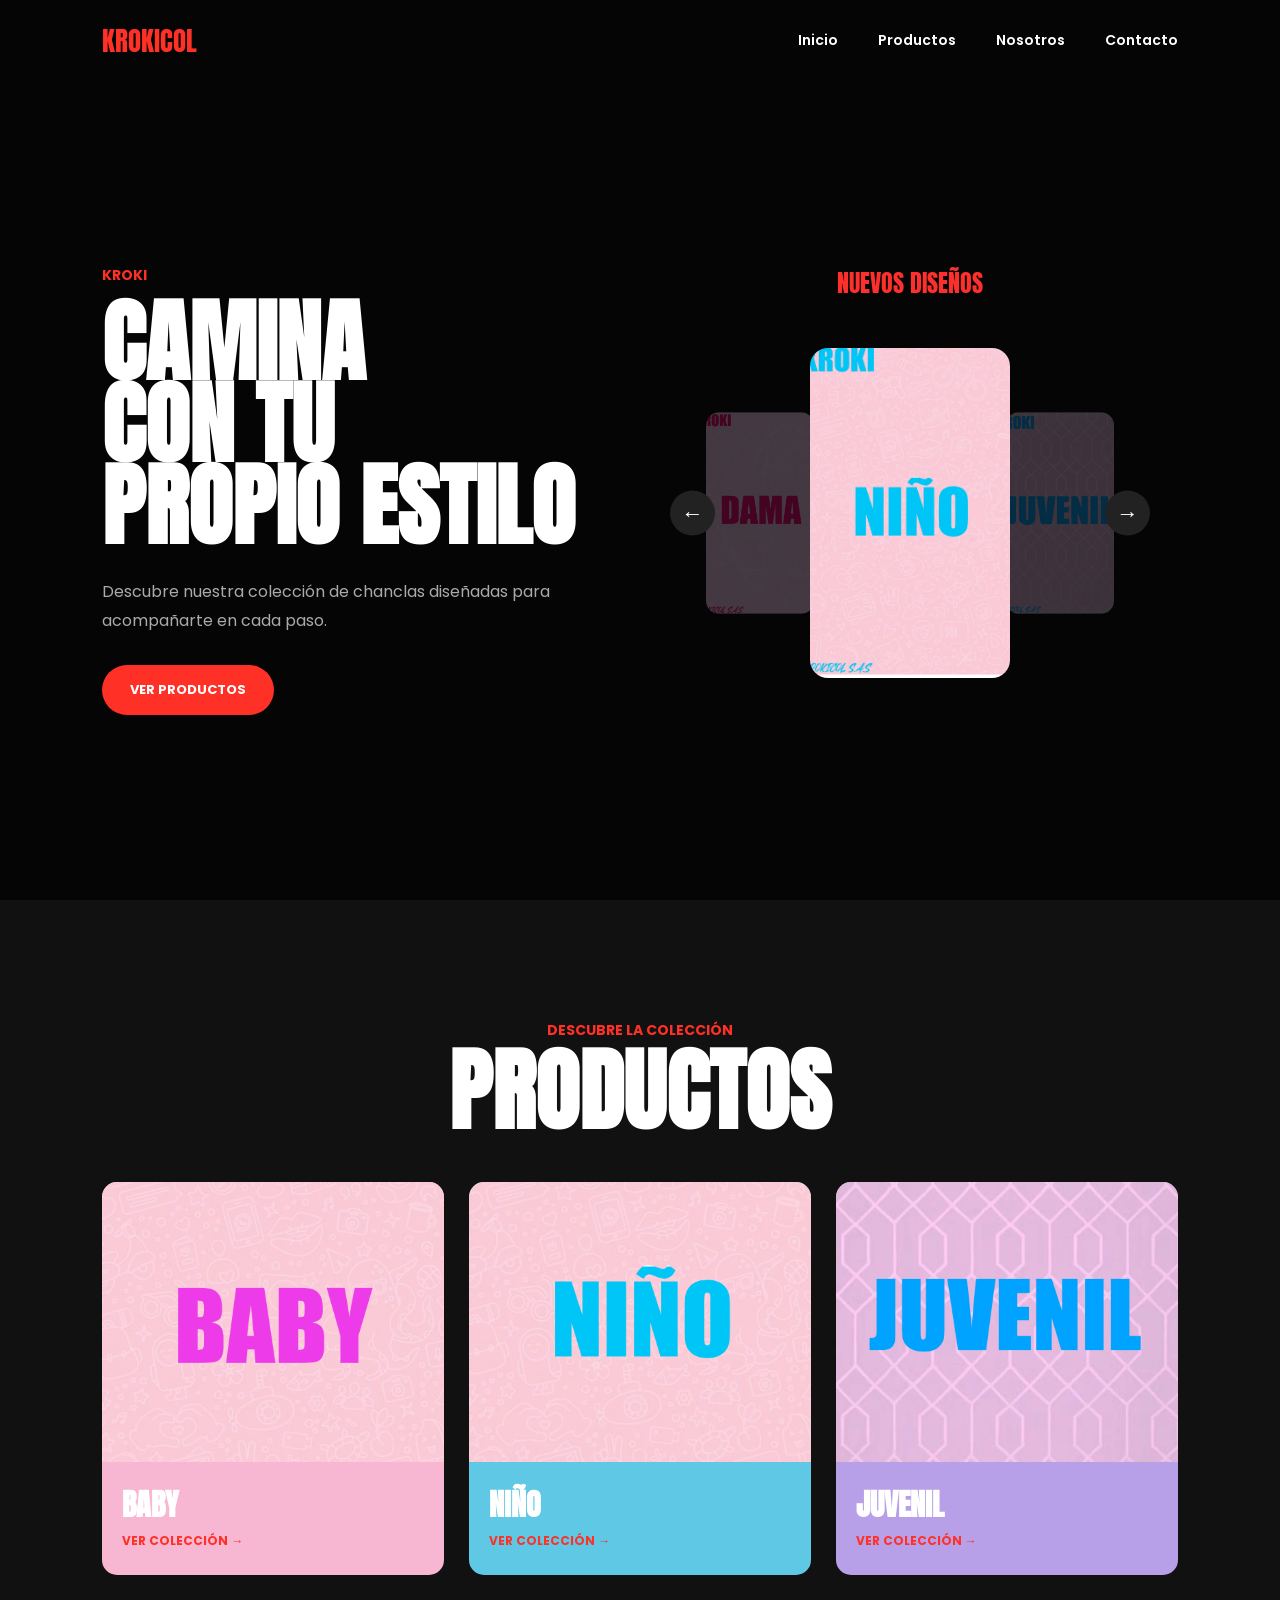
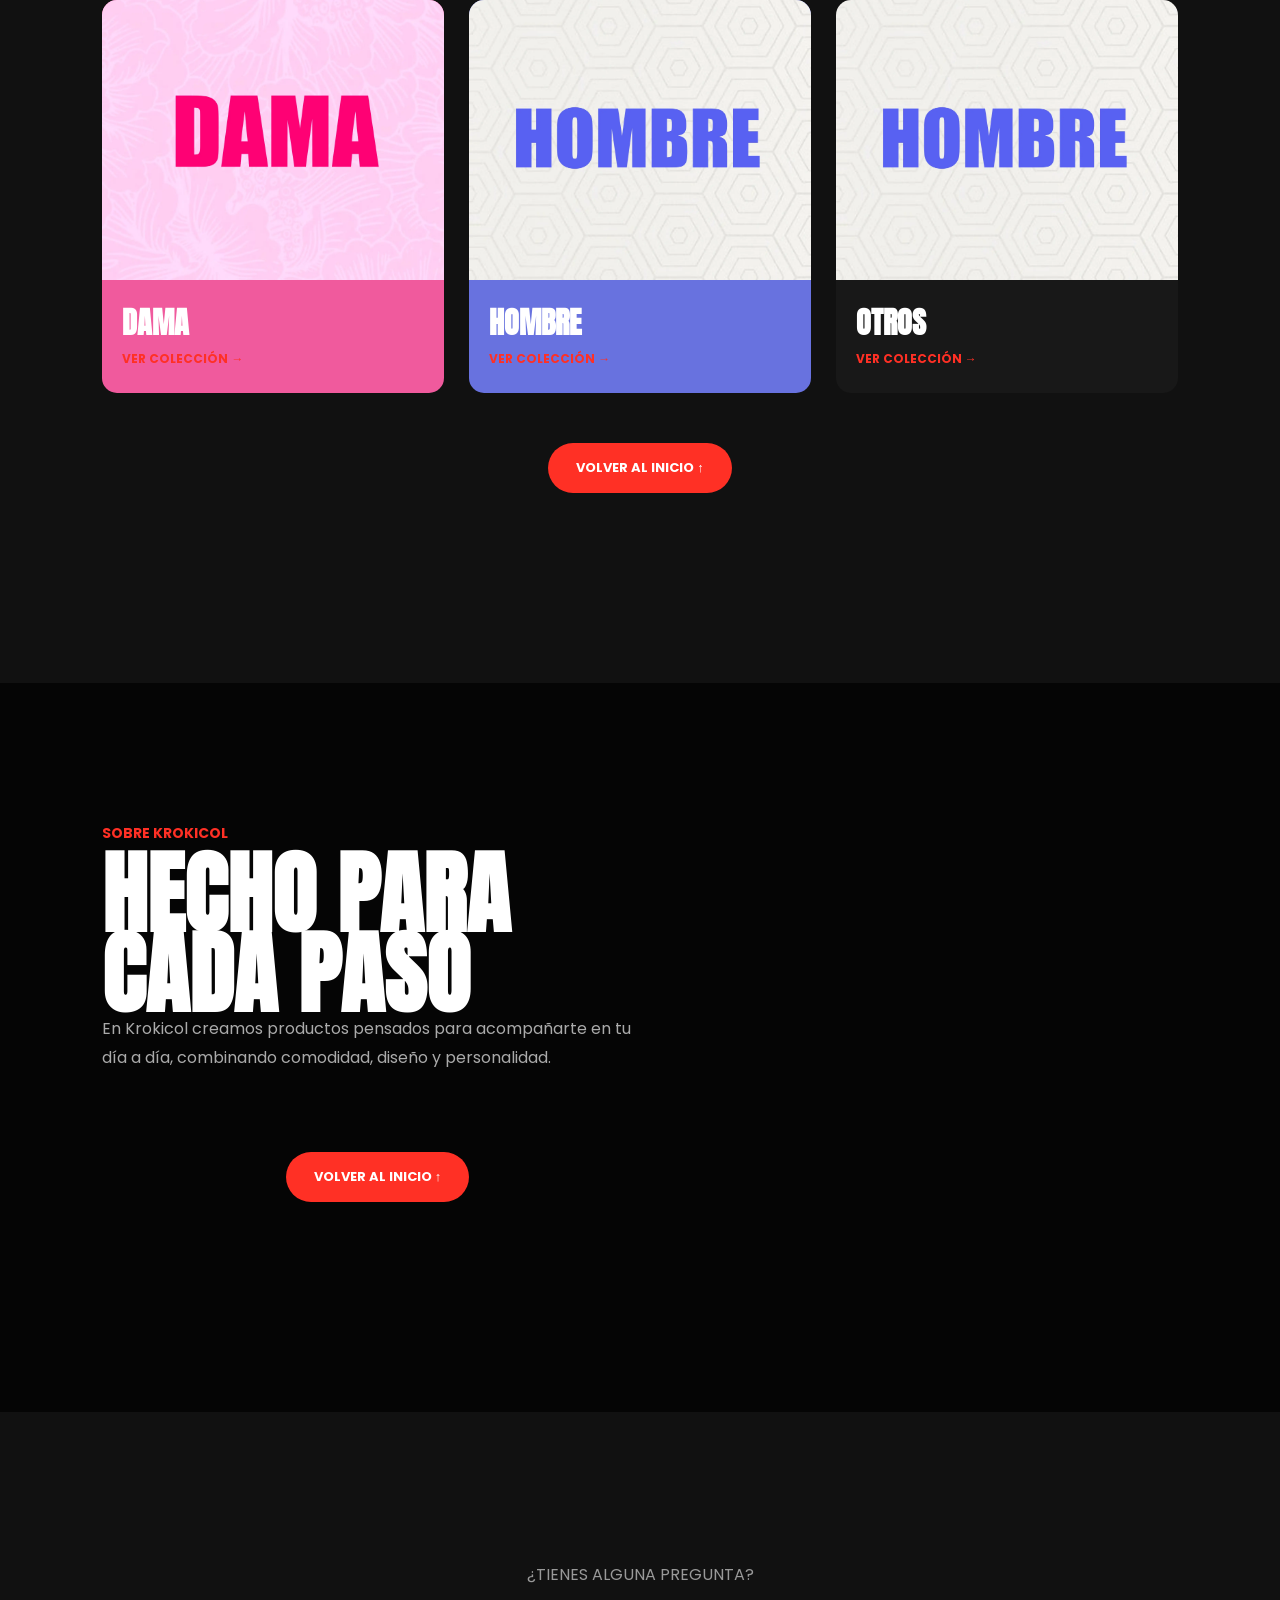
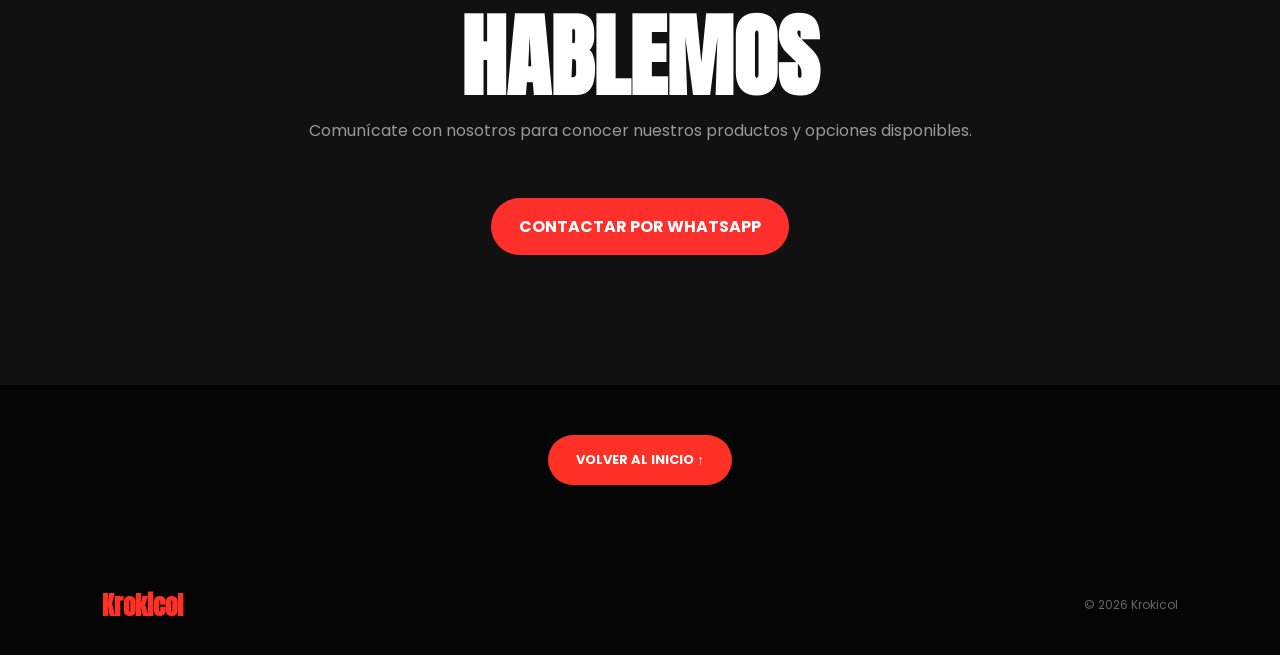
==== commit 25003eac: "Add files via upload" ====
--- a/index.html
+++ b/index.html
@@ -6,7 +6,7 @@
     <meta charset="UTF-8">
 
     <meta name="viewport" content="width=device-width, initial-scale=1.0">
-    <link rel="icon" type="image/png" href="../KROKICOL - COMPARTIDO/images/icon-192.png">
+    <link rel="icon" type="image/png" href="./images/icon-192.png">
 
     <title>Productos | Krokicol</title>
 
@@ -885,16 +885,16 @@
 
         <div class="hero-slides">
 
-    <a href="../KROKICOL - COMPARTIDO/images/6.webp" class="hero-slide active">
-        <img src="../KROKICOL - COMPARTIDO/images/6.webp" alt="Niño">
+    <a href="./images/6.webp" class="hero-slide active">
+        <img src="./images/6.webp" alt="Niño">
     </a>
 
-    <a href="../KROKICOL - COMPARTIDO/images/14.webp" class="hero-slide">
-        <img src="../KROKICOL - COMPARTIDO/images/14.webp" alt="Juvenil">
+    <a href="./images/14.webp" class="hero-slide">
+        <img src="./images/14.webp" alt="Juvenil">
     </a>
 
-    <a href="../KROKICOL - COMPARTIDO/images/23.webp" class="hero-slide">
-        <img src="../KROKICOL - COMPARTIDO/images/23.webp" alt="Dama">
+    <a href="./images/23.webp" class="hero-slide">
+        <img src="./images/23.webp" alt="Dama">
     </a>
 
 </div>
@@ -1013,7 +1013,7 @@
                    class="category">
 
                     <div class="category-placeholder">
-    <img src="../KROKICOL - COMPARTIDO/images/1.webp" alt="Baby">
+    <img src="./images/1.webp" alt="Baby">
 </div>
 
                     <h3>
@@ -1031,7 +1031,7 @@
                    class="category">
 
                     <div class="category-placeholder">
-    <img src="../KROKICOL - COMPARTIDO/images/6.webp" alt="Niño">
+    <img src="./images/6.webp" alt="Niño">
 </div>
 
                     <h3>
@@ -1049,7 +1049,7 @@
                    class="category">
 
                     <div class="category-placeholder">
-    <img src="../KROKICOL - COMPARTIDO/images/14.webp" alt="Juvenil">
+    <img src="./images/14.webp" alt="Juvenil">
 </div>
 
                     <h3>
@@ -1067,7 +1067,7 @@
                    class="category">
 
                     <div class="category-placeholder">
-    <img src="../KROKICOL - COMPARTIDO/images/23.webp" alt="Dama">
+    <img src="./images/23.webp" alt="Dama">
 </div>
 
                     <h3>
@@ -1085,7 +1085,7 @@
                    class="category">
 
                     <div class="category-placeholder">
-    <img src="../KROKICOL - COMPARTIDO/images/64.webp" alt="Hombre">
+    <img src="./images/64.webp" alt="Hombre">
 </div>
 
                     <h3>
@@ -1103,7 +1103,7 @@
                    class="category">
 
                     <div class="category-placeholder">
-    <img src="../KROKICOL - COMPARTIDO/images/64.webp" alt="Hombre">
+    <img src="./images/64.webp" alt="Hombre">
 </div>
 
                     <h3>
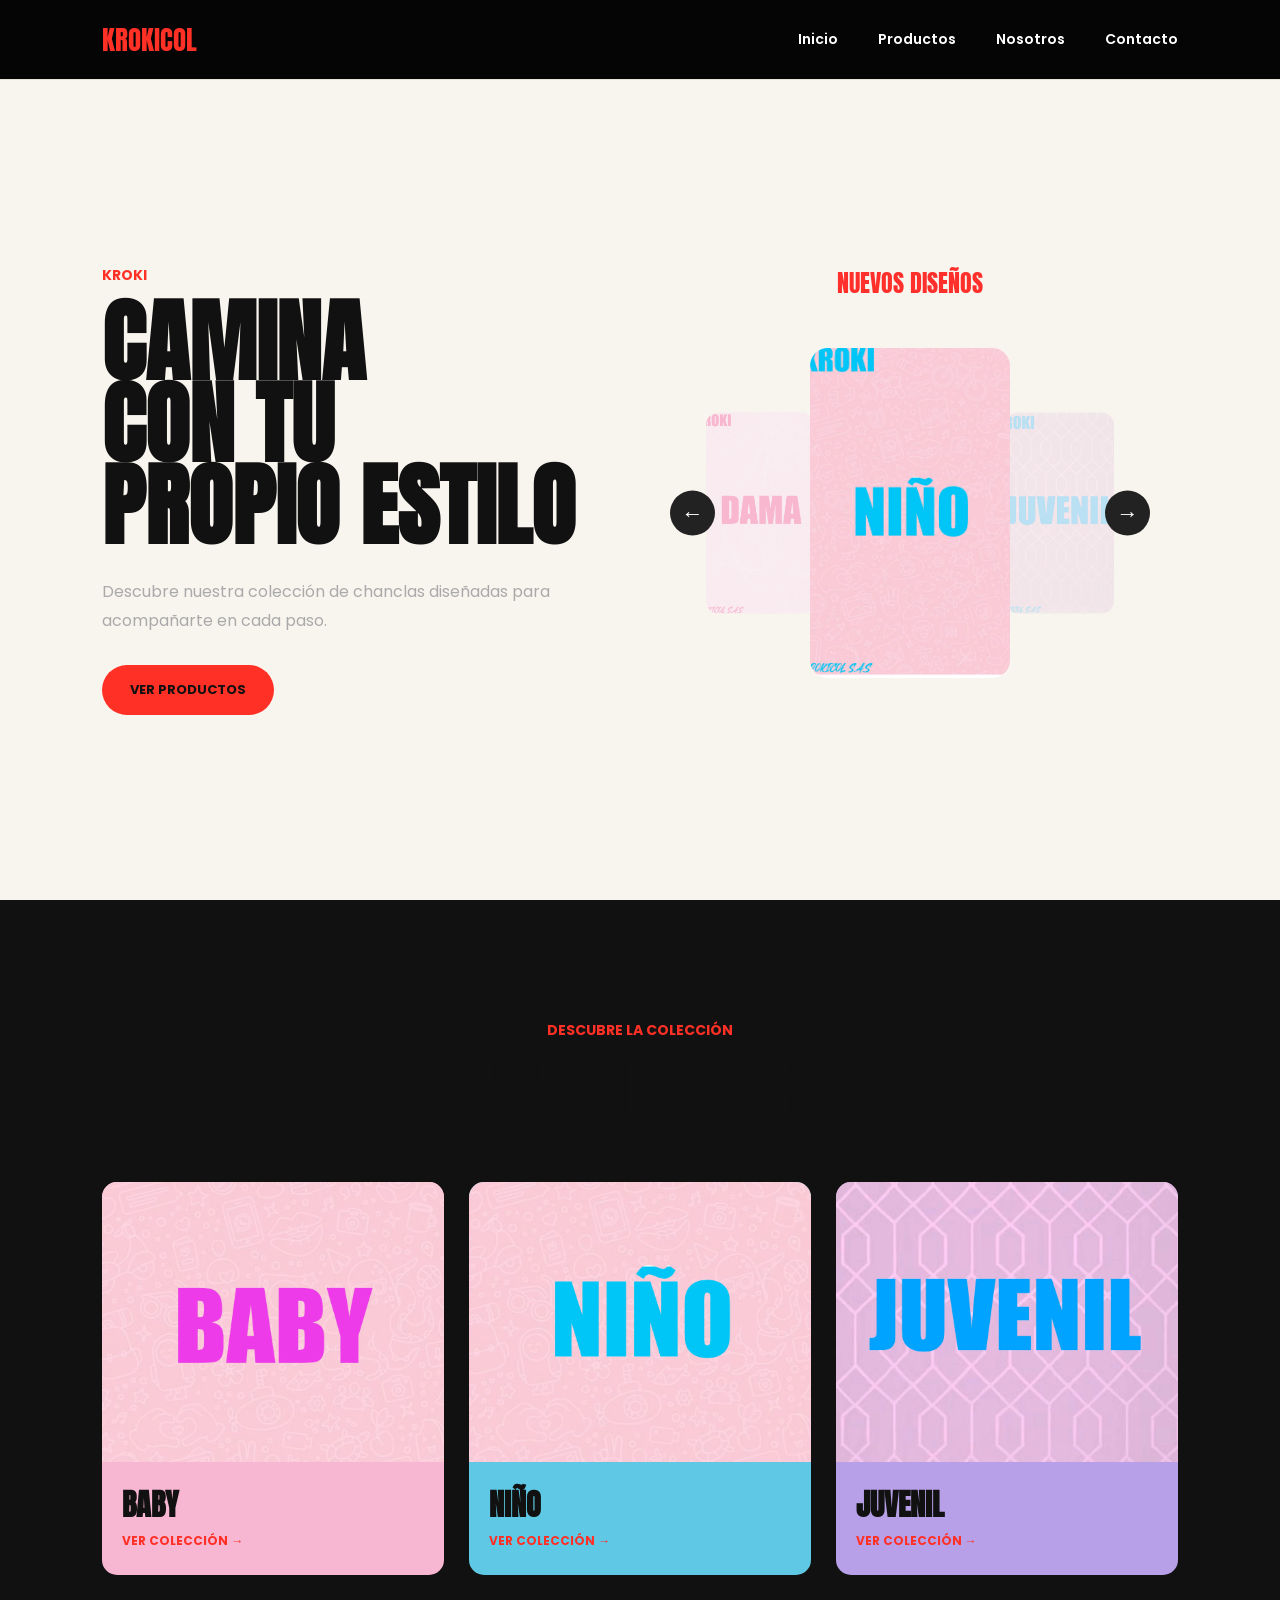
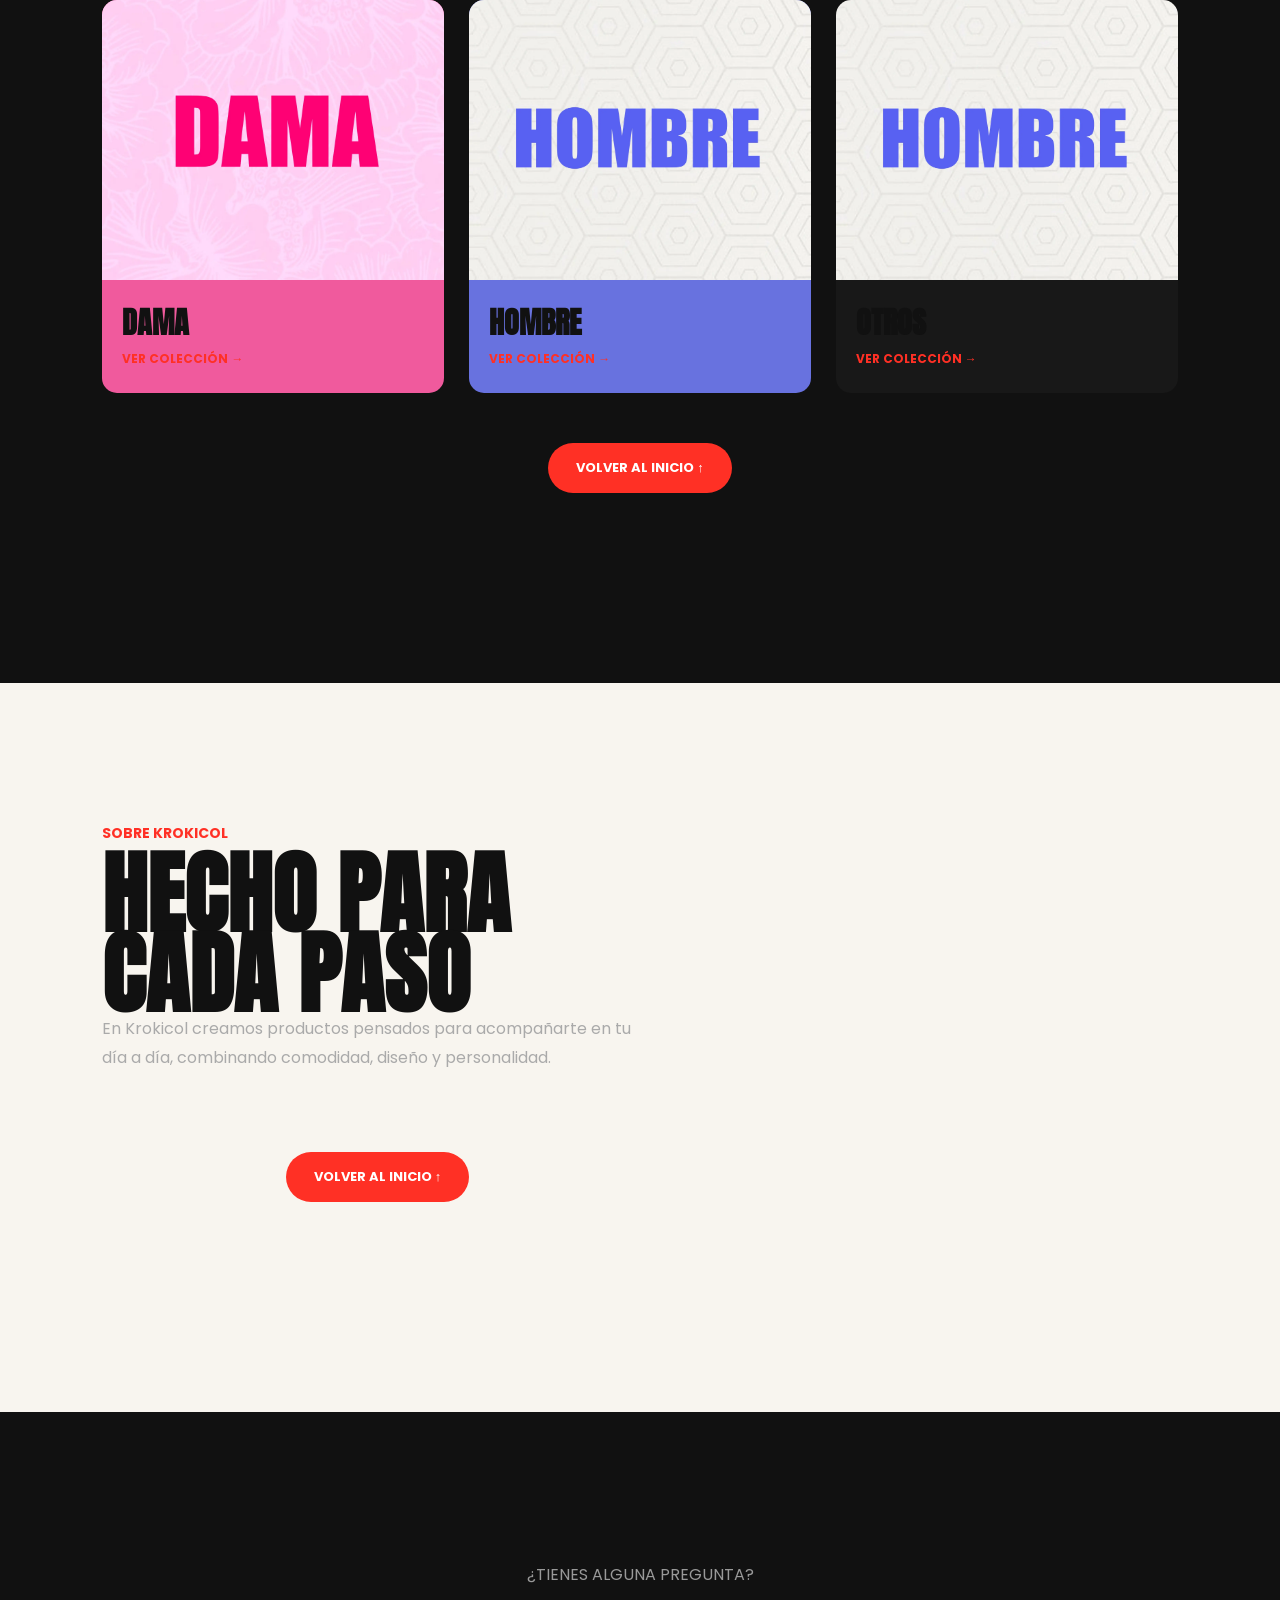
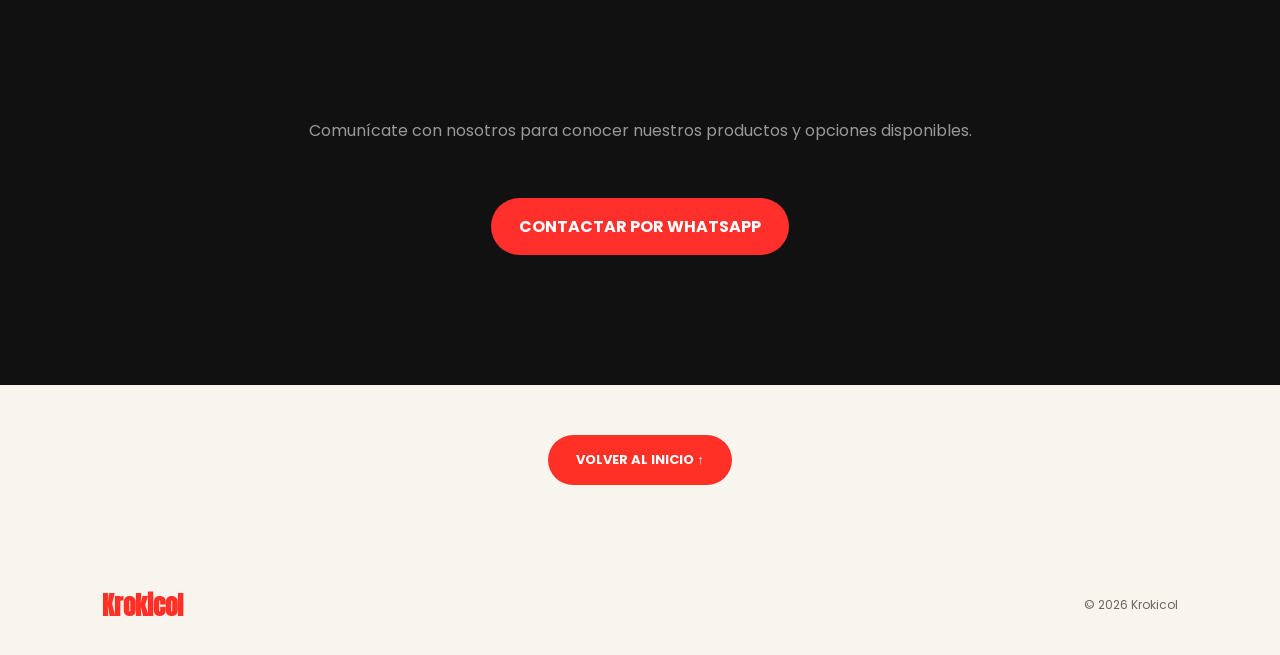
==== commit 51054d4d: "Actualizar diseño y colores" ====
--- a/index.html
+++ b/index.html
@@ -808,6 +808,7 @@
 
         }
 
+    
     </style>
 
 </head>
--- a/style.css
+++ b/style.css
@@ -14,8 +14,8 @@
 }
 
 body {
-    background: #050505;
-    color: white;
+    background: #f8f5ef;
+    color: #111111;
     font-family: "Poppins", sans-serif;
     margin: 0;
     overflow-x: hidden;
@@ -32,18 +32,20 @@
 ================================ */
 
 .header {
-    height: 80px;
+    height: 90px;
     padding: 0 8%;
 
     display: flex;
     align-items: center;
     justify-content: space-between;
 
-    background: #050505;
+    background: #f8f5ef;
+
+    border-bottom: 1px solid #e7e2da;
 }
 
 .logo {
-    color: #ff3025;
+    color: #111111;
 
     font-family: "Anton", sans-serif;
     font-size: 27px;
